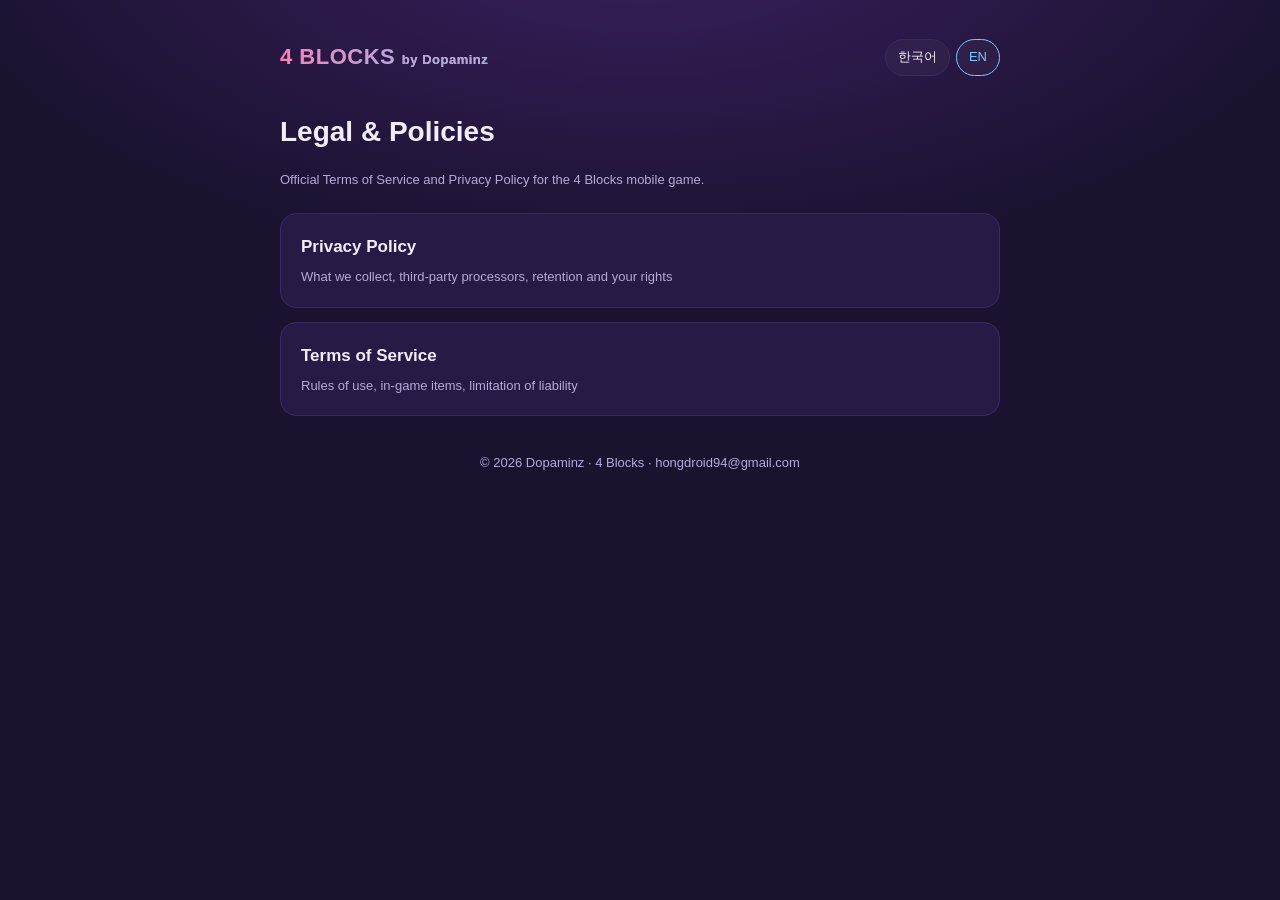
==== index.html @ 739edfe8 "4 Blocks 약관·개인정보 처리방침 (KO/EN) - index/privacy/terms 이중언어 정적 페이지 - 운영자 Dopaminz, 연락처 hongdroid94@gmai" ====
<!DOCTYPE html>
<html lang="ko">
<head>
<meta charset="utf-8">
<meta name="viewport" content="width=device-width, initial-scale=1">
<title>4 Blocks — Legal</title>
<link rel="stylesheet" href="style.css">
</head>
<body>
<div class="wrap">
  <header class="site">
    <div class="logo">4 BLOCKS <span class="sub">by Dopaminz</span></div>
    <nav>
      <span class="langswitch">
        <span class="langbtn" data-lang="ko" onclick="setLang('ko')">한국어</span>
        <span class="langbtn" data-lang="en" onclick="setLang('en')">EN</span>
      </span>
    </nav>
  </header>

  <div lang-block="ko">
    <h1>약관 및 정책</h1>
    <p class="eff">4 Blocks 모바일 게임의 공식 약관·개인정보 처리방침 안내 페이지입니다.</p>
    <div class="home-links">
      <a href="privacy.html"><div class="t">개인정보 처리방침</div><div class="d">수집·이용 항목, 제3자 처리, 보관 및 이용자 권리</div></a>
      <a href="terms.html"><div class="t">이용약관</div><div class="d">서비스 이용 규칙, 게임 내 재화, 책임의 한계</div></a>
    </div>
  </div>

  <div lang-block="en">
    <h1>Legal &amp; Policies</h1>
    <p class="eff">Official Terms of Service and Privacy Policy for the 4 Blocks mobile game.</p>
    <div class="home-links">
      <a href="privacy.html"><div class="t">Privacy Policy</div><div class="d">What we collect, third-party processors, retention and your rights</div></a>
      <a href="terms.html"><div class="t">Terms of Service</div><div class="d">Rules of use, in-game items, limitation of liability</div></a>
    </div>
  </div>

  <footer>© 2026 Dopaminz · 4 Blocks · hongdroid94@gmail.com</footer>
</div>
<script src="lang.js"></script>
</body>
</html>
---- style.css ----
:root {
  --bg: #1b1230;
  --card: #271a45;
  --accent: #ff7eb3;
  --accent2: #7ec8ff;
  --text: #f3eefe;
  --muted: #b6a9d6;
  --line: #3a2a60;
}
* { box-sizing: border-box; }
html { -webkit-text-size-adjust: 100%; }
body {
  margin: 0;
  font-family: -apple-system, BlinkMacSystemFont, "Segoe UI", Roboto, "Apple SD Gothic Neo", "Noto Sans KR", sans-serif;
  background: radial-gradient(1200px 600px at 50% -10%, #3a2160 0%, var(--bg) 60%);
  color: var(--text);
  line-height: 1.75;
  min-height: 100vh;
}
.wrap { max-width: 760px; margin: 0 auto; padding: 28px 20px 80px; }
header.site {
  display: flex; align-items: center; gap: 12px;
  padding: 10px 0 22px; flex-wrap: wrap;
}
.logo {
  font-weight: 800; font-size: 22px; letter-spacing: .5px;
  background: linear-gradient(90deg, var(--accent), var(--accent2));
  -webkit-background-clip: text; background-clip: text; color: transparent;
}
.logo .sub { color: var(--muted); font-weight: 600; font-size: 13px; -webkit-text-fill-color: var(--muted); }
nav { margin-left: auto; display: flex; gap: 8px; flex-wrap: wrap; }
nav a, .langbtn {
  font-size: 13px; color: var(--text); text-decoration: none;
  border: 1px solid var(--line); padding: 6px 12px; border-radius: 999px;
  background: rgba(255,255,255,.03); cursor: pointer;
}
nav a.active { border-color: var(--accent); color: var(--accent); }
.langbtn.active { border-color: var(--accent2); color: var(--accent2); }
.langswitch { display: inline-flex; gap: 6px; }
h1 { font-size: 28px; margin: 8px 0 4px; }
h2 { font-size: 19px; margin: 30px 0 8px; color: var(--accent2); }
.eff { color: var(--muted); font-size: 13px; margin-bottom: 18px; }
.card {
  background: var(--card); border: 1px solid var(--line);
  border-radius: 18px; padding: 22px 22px 8px; margin-top: 16px;
}
p, li { color: #e7defb; font-size: 15px; }
a.inline { color: var(--accent2); }
ul { padding-left: 20px; }
table { width: 100%; border-collapse: collapse; margin: 8px 0 16px; font-size: 14px; }
th, td { text-align: left; padding: 8px 10px; border-bottom: 1px solid var(--line); vertical-align: top; }
th { color: var(--muted); font-weight: 600; }
footer { color: var(--muted); font-size: 13px; margin-top: 36px; text-align: center; }
.home-links { display: grid; gap: 14px; margin-top: 22px; }
.home-links a {
  display: block; text-decoration: none; color: var(--text);
  background: var(--card); border: 1px solid var(--line); border-radius: 16px;
  padding: 18px 20px; transition: border-color .15s, transform .15s;
}
.home-links a:hover { border-color: var(--accent); transform: translateY(-2px); }
.home-links .t { font-weight: 700; font-size: 17px; }
.home-links .d { color: var(--muted); font-size: 13px; margin-top: 4px; }
[lang-block] { display: none; }
[lang-block].show { display: block; }
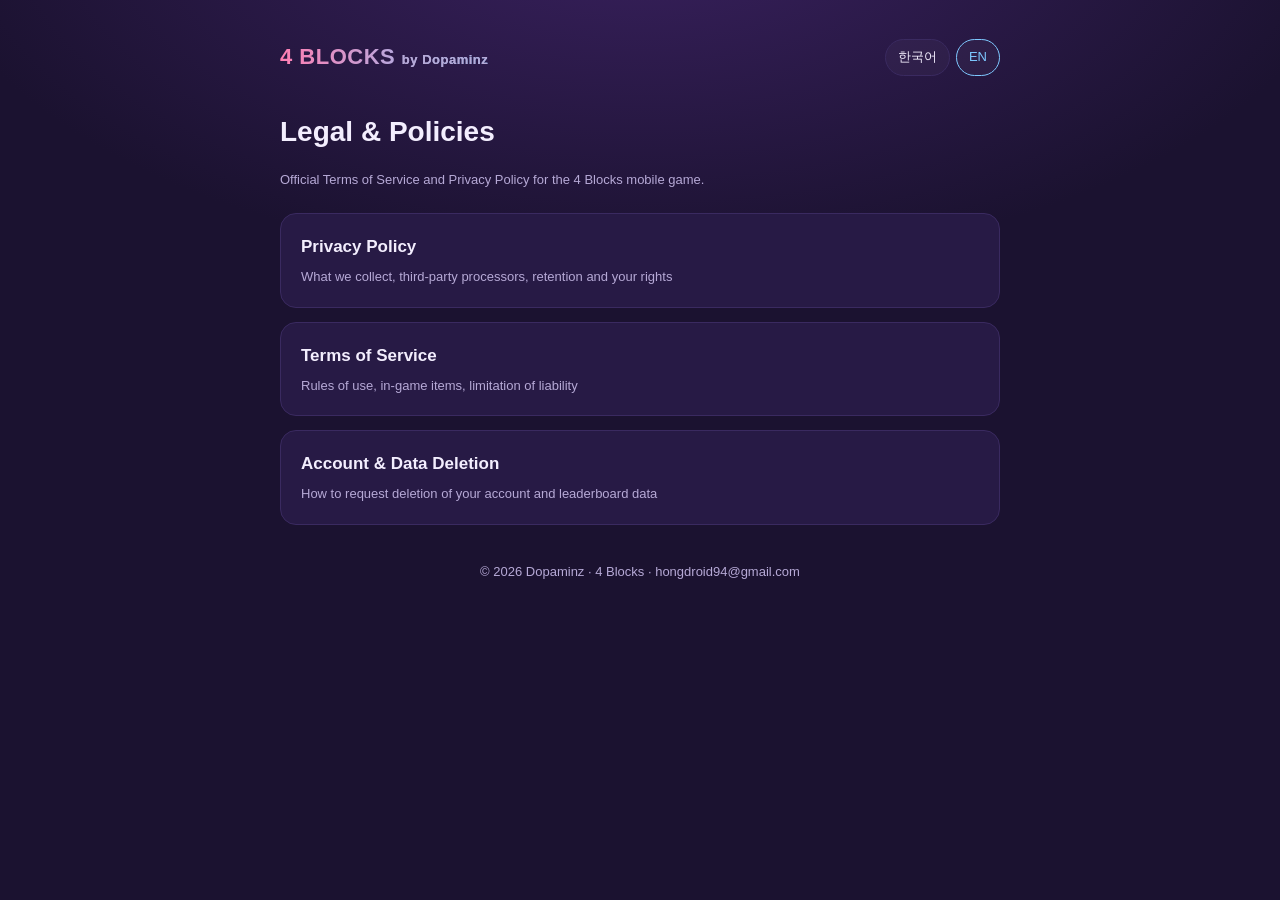
==== commit 53122c0f: "feat: 계정 및 데이터 삭제 요청 페이지 추가 (delete-account.html) - Google Play 데이터 보안/계정 삭제 URL 요건 충족용 전용 페이지 - 이중언" ====
--- a/index.html
+++ b/index.html
@@ -24,6 +24,7 @@
     <div class="home-links">
       <a href="privacy.html"><div class="t">개인정보 처리방침</div><div class="d">수집·이용 항목, 제3자 처리, 보관 및 이용자 권리</div></a>
       <a href="terms.html"><div class="t">이용약관</div><div class="d">서비스 이용 규칙, 게임 내 재화, 책임의 한계</div></a>
+      <a href="delete-account.html"><div class="t">계정 및 데이터 삭제</div><div class="d">계정·랭킹 데이터 삭제 요청 방법과 처리 절차</div></a>
     </div>
   </div>
 
@@ -33,6 +34,7 @@
     <div class="home-links">
       <a href="privacy.html"><div class="t">Privacy Policy</div><div class="d">What we collect, third-party processors, retention and your rights</div></a>
       <a href="terms.html"><div class="t">Terms of Service</div><div class="d">Rules of use, in-game items, limitation of liability</div></a>
+      <a href="delete-account.html"><div class="t">Account &amp; Data Deletion</div><div class="d">How to request deletion of your account and leaderboard data</div></a>
     </div>
   </div>
 
